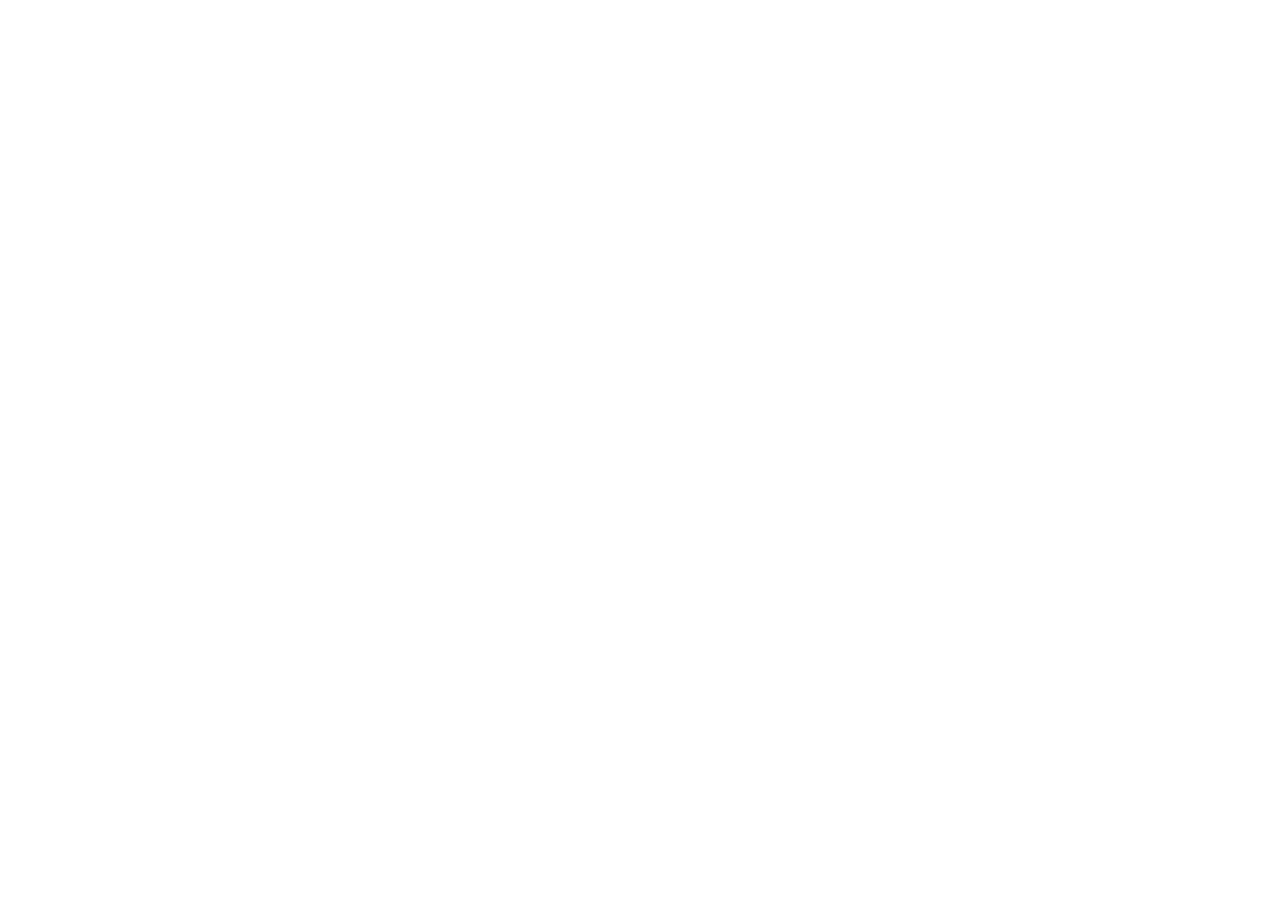
==== Android.html @ 379c9590 "JS para cargar componentes de menu y footer" ====
<!DOCTYPE html>
<html lang="en">
<head>
    <meta charset="UTF-8">
    <meta name="viewport" content="width=device-width, initial-scale=1.0">
    <title>Malware Android - Protegiendo mis Datos</title>
    <link rel="stylesheet" href="style.css">
</head>
<body>
    
</body>
</html>
---- style.css ----
/* index */
*{
    margin: 0;
    padding: 0;
    box-sizing: border-box;
    font-family: Arial, sans-serif;
}
header {
    display: flex;
    justify-content: space-between;
    align-items: center;

    background-color: #2c3e50;
    color: #fff;
    padding: 20px 50px;
}
nav ul{
    display: flex;
    gap: 20px;
    list-style: none;
}
nav ul li a{
    text-decoration: none;
    color: #fff;
    font-weight: bold;
}
nav ul li a:hover{
    color: #3498db;
}
.hero-content{
    background-image: url('Static/banner_hero.png');

    background-size: cover;
    background-position: center;

    height: 70vh;

    display: flex;
    flex-direction: column;
    align-items: center;
    justify-content: center;
    color: #fff;
    text-align: center;
}
.hero-content h1{
    font-size: 3rem;
    margin-bottom: 20px;
    text-shadow: 2px 2px 4px rgba(0, 0, 0, 0.7);
}
.btn-accion{
    display: inline-block;
    margin-top: 20px;
    background-color: #27ae60;
    color: #fff;
    padding: 12px 24px;
    text-decoration: none;
    border-radius: 5px;
    font-weight: bold;
    transition: background-color 0.4s ease;
}
.btn-accion:hover{
    background-color: #2ecc71;
}
.info-section{
    padding: 60px 20px;
    background-color: #f8f9fa;
    color: #333;
}
.content{
    max-width: 1200px;
    margin: 0 auto;
}
.info-section h2{
    font-size: 2.5rem;
    margin-bottom: 40px;
    text-align: center;
    color: #2c3e50;
}
.info-cards{
    display: grid;
    grid-template-columns: repeat(auto-fit, minmax(300px, 1fr));
    gap: 30px;
}
.card{
    background-color: #fff;
    padding: 30px;
    border-radius: 10px;
    box-shadow: 0 4px 6px rgba(0, 0, 0, 0.1);
    border-top: 5px solid #3498db;
    transition: transform 0.3s ease, box-shadow 0.3s ease;
}
.card h3{
    margin-bottom: 15px;
    color: #2980b9;
}
.footer-sitio{
    background-color: #2c3e50;
    color: #ecf0f1;
    padding: 40px 20px;
    margin-top: 40px;
    border-top: 5px solid #3498db;
}
.footer-content{
    max-width: 1200px;
    margin: 0 auto;
    display: flex;
    justify-content: space-between;
    align-items: wrap;
    gap: 30px;
}
.info-universidad h4, .info-equipo h4{
    color: #ecf0f1;
    margin-bottom: 15px;
    font-size: 1.2rem;
}
.info-universidad p, .info-equipo p{
    font-size: 1rem;
    line-height: 1.6;
}
.info-equipo ul{
    list-style: none;
    padding: 0;
}
.info-equipo ul li{
    margin-bottom: 8px;
    padding-left: 15px;
    border-left: 3px solid #3498db;
}
/* Android */
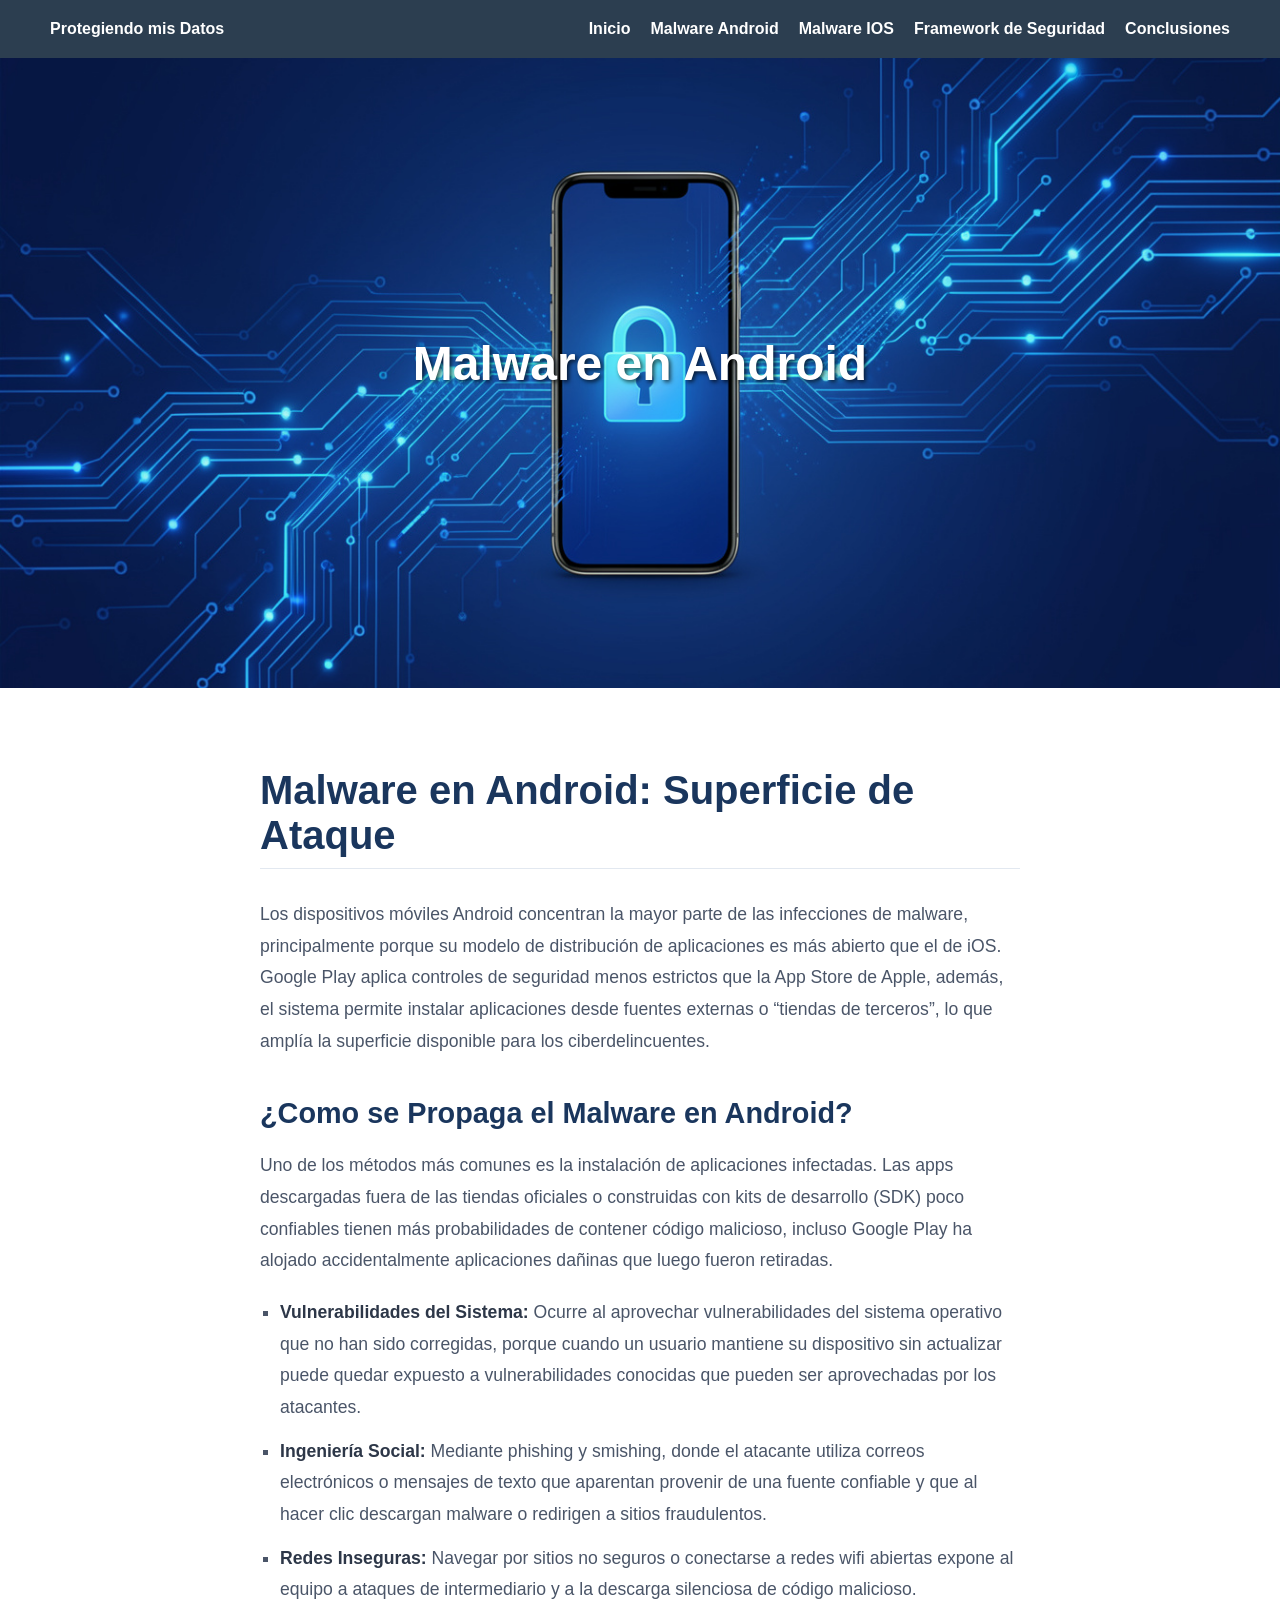
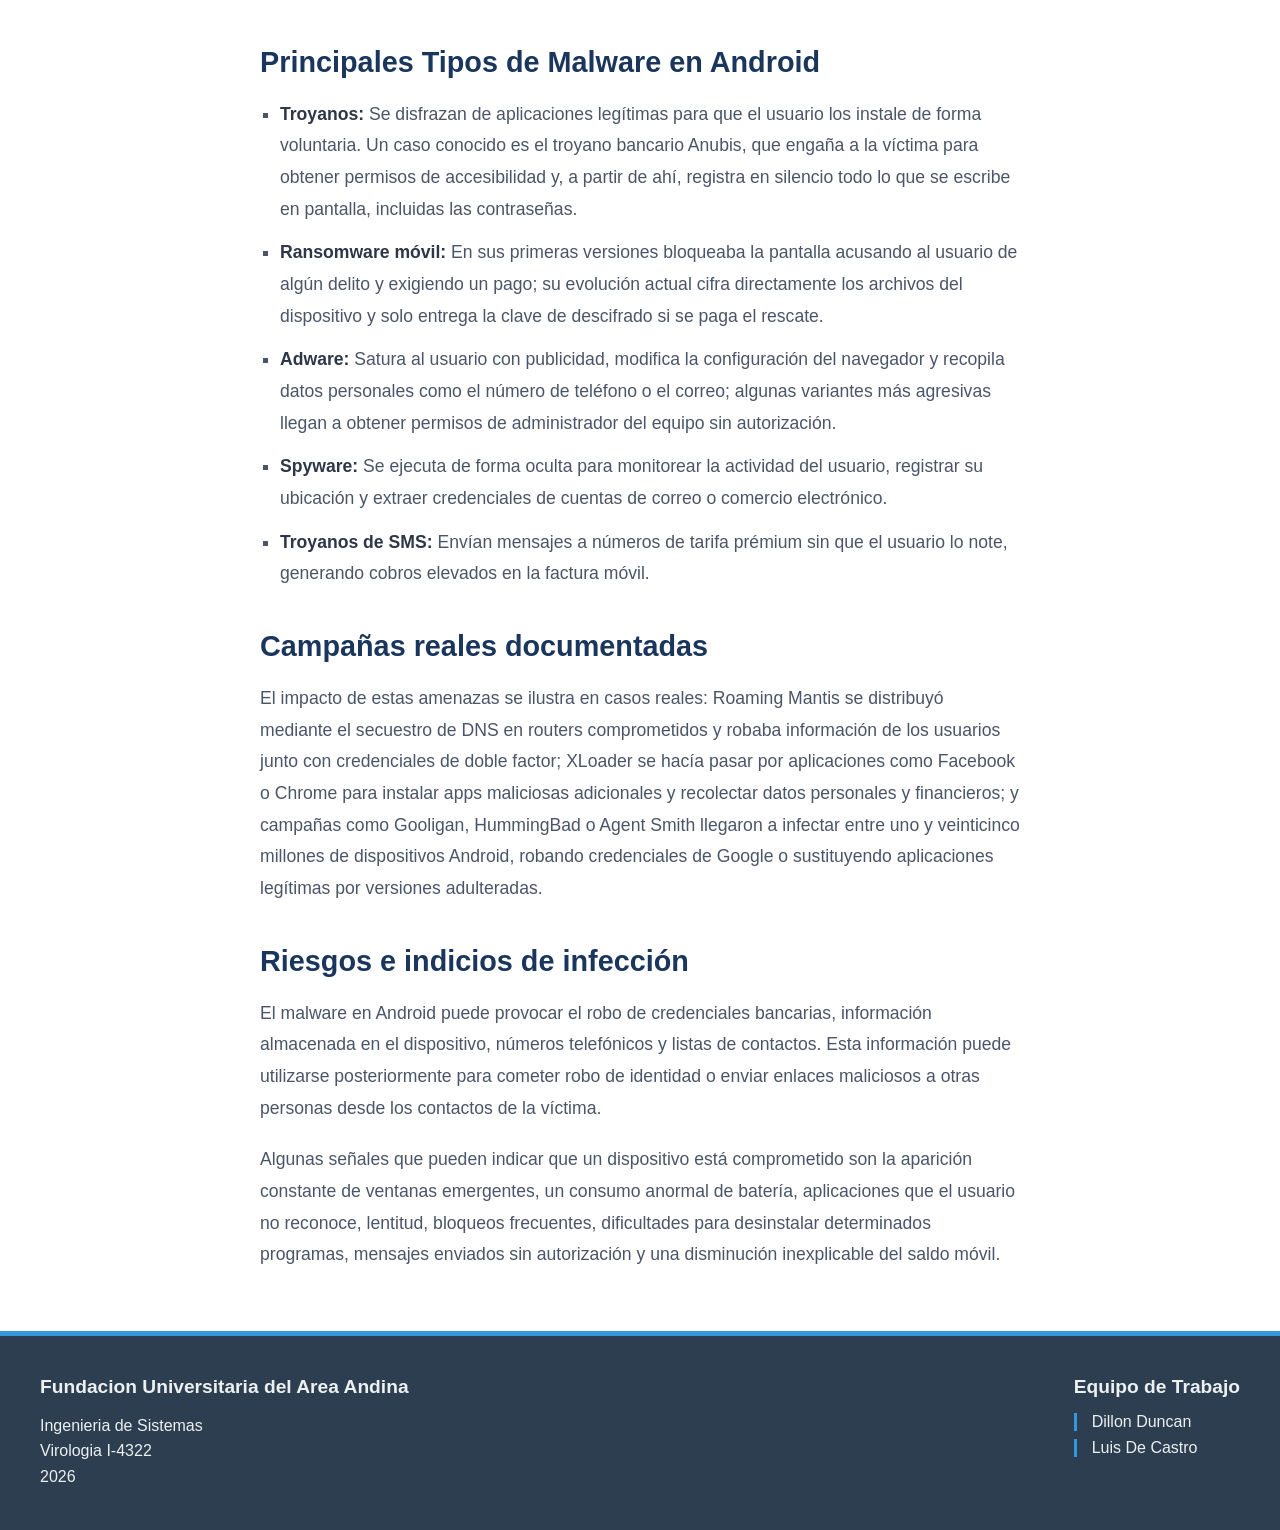
==== commit 41caf99b: "Vista de Android" ====
--- a/Android.html
+++ b/Android.html
@@ -1,12 +1,94 @@
 <!DOCTYPE html>
 <html lang="en">
+
 <head>
     <meta charset="UTF-8">
     <meta name="viewport" content="width=device-width, initial-scale=1.0">
     <title>Malware Android - Protegiendo mis Datos</title>
     <link rel="stylesheet" href="style.css">
+    <link rel="icon" href="Static/icono-escudo.ico" type="image/x-icon">
 </head>
+
 <body>
-    
+    <div id="content-menu"></div>
+    <section id="android">
+        <div class="hero-content">
+            <h1>Malware en Android</h1>
+        </div>
+    </section>
+    <main class="articulo-informe">
+        <h1>Malware en Android: Superficie de Ataque</h1>
+        <p>Los dispositivos móviles Android concentran la mayor parte de las infecciones de malware, principalmente
+            porque su modelo de distribución
+            de aplicaciones es más abierto que el de iOS. Google Play aplica controles de seguridad menos estrictos que
+            la App Store de Apple, además,
+            el sistema permite instalar aplicaciones desde fuentes externas o “tiendas de terceros”, lo que amplía la
+            superficie disponible para los ciberdelincuentes.
+        </p>
+        <h2>¿Como se Propaga el Malware en Android?</h2>
+        <p>Uno de los métodos más comunes es la instalación de aplicaciones infectadas. Las apps descargadas fuera de
+            las tiendas
+            oficiales o construidas con kits de desarrollo (SDK) poco confiables tienen más probabilidades de contener
+            código malicioso,
+            incluso Google Play ha alojado accidentalmente aplicaciones dañinas que luego fueron retiradas.
+        </p>
+        <ul>
+            <li><strong>Vulnerabilidades del Sistema:</strong> Ocurre al aprovechar vulnerabilidades del sistema
+                operativo que no han sido corregidas, porque cuando un usuario mantiene su dispositivo sin actualizar
+                puede quedar expuesto a vulnerabilidades conocidas que pueden ser aprovechadas por los atacantes.</li>
+            <li><strong>Ingeniería Social:</strong> Mediante phishing y smishing, donde el atacante utiliza correos
+                electrónicos o mensajes de texto que aparentan provenir de una fuente confiable y que al hacer clic
+                descargan malware o redirigen a sitios fraudulentos.</li>
+            <li><strong>Redes Inseguras:</strong> Navegar por sitios no seguros o conectarse a redes wifi abiertas
+                expone al equipo a ataques de intermediario y a la descarga silenciosa de código malicioso.</li>
+        </ul>
+        <h2>Principales Tipos de Malware en Android</h2>
+        <ul>
+            <li><strong>Troyanos:</strong> Se disfrazan de aplicaciones legítimas para que el usuario los instale de
+                forma voluntaria. Un caso conocido es el troyano bancario Anubis, que engaña a la víctima para obtener
+                permisos de accesibilidad y, a partir de ahí, registra en silencio todo lo que se escribe en pantalla,
+                incluidas las contraseñas.</li>
+            <li><strong>Ransomware móvil:</strong> En sus primeras versiones bloqueaba la pantalla acusando al usuario
+                de algún delito y exigiendo un pago; su evolución actual cifra directamente los archivos del dispositivo
+                y solo entrega la clave de descifrado si se paga el rescate.</li>
+            <li><strong>Adware:</strong> Satura al usuario con publicidad, modifica la configuración del navegador y
+                recopila datos personales como el número de teléfono o el correo; algunas variantes más agresivas llegan
+                a obtener permisos de administrador del equipo sin autorización.</li>
+            <li><strong>Spyware:</strong> Se ejecuta de forma oculta para monitorear la actividad del usuario, registrar
+                su ubicación y extraer credenciales de cuentas de correo o comercio electrónico.</li>
+            <li><strong>Troyanos de SMS:</strong> Envían mensajes a números de tarifa prémium sin que el usuario lo
+                note, generando cobros elevados en la factura móvil.</li>
+        </ul>
+        <h2>Campañas reales documentadas</h2>
+        <p>El impacto de estas amenazas se ilustra en casos reales: Roaming Mantis se distribuyó mediante el secuestro
+            de DNS en routers
+            comprometidos y robaba información de los usuarios junto con credenciales de doble factor; XLoader se hacía
+            pasar por aplicaciones
+            como Facebook o Chrome para instalar apps maliciosas adicionales y recolectar datos personales y
+            financieros; y campañas como Gooligan,
+            HummingBad o Agent Smith llegaron a infectar entre uno y veinticinco millones de dispositivos Android,
+            robando credenciales de Google o
+            sustituyendo aplicaciones legítimas por versiones adulteradas.
+        </p>
+
+        <h2>Riesgos e indicios de infección</h2>
+
+        <p>El malware en Android puede provocar el robo de credenciales bancarias, información almacenada en el
+            dispositivo, números telefónicos
+            y listas de contactos. Esta información puede utilizarse posteriormente para cometer robo de identidad o
+            enviar enlaces maliciosos a otras
+            personas desde los contactos de la víctima.</p>
+
+        <p>Algunas señales que pueden indicar que un dispositivo está comprometido son la aparición constante de
+            ventanas emergentes, un consumo anormal
+            de batería, aplicaciones que el usuario no reconoce, lentitud, bloqueos frecuentes, dificultades para
+            desinstalar determinados programas, mensajes
+            enviados sin autorización y una disminución inexplicable del saldo móvil.
+        </p>
+
+    </main>
+    <div id="content-footer"></div>
+    <script src="app.js"></script>
 </body>
+
 </html>
--- a/style.css
+++ b/style.css
@@ -46,6 +46,11 @@
     font-size: 3rem;
     margin-bottom: 20px;
     text-shadow: 2px 2px 4px rgba(0, 0, 0, 0.7);
+}
+.hero-content p{
+    font-size: 1.5rem;
+    max-width: 600px;
+    text-shadow: 1px 1px 3px rgba(0, 0, 0, 0.7);
 }
 .btn-accion{
     display: inline-block;
@@ -126,4 +131,45 @@
     padding-left: 15px;
     border-left: 3px solid #3498db;
 }
-/* Android */+/* Android */
+.articulo-informe{   
+    max-width: 800px;
+    margin: 80px auto 60px auto;
+    padding: 0 20px;
+    color: #333;
+    font-family: 'Segoe UI', Arial, sans-serif;
+}
+.articulo-informe h1{
+    font-size: 2.5rem;
+    margin-bottom: 30px;
+    padding-bottom: 10px;
+    border-bottom: 1px solid #e2e8f0;
+    color: #1a365d;
+}
+.articulo-informe h2{
+    font-size: 1.8rem;
+    margin-bottom: 20px;
+    margin-top: 40px;
+    font-weight: 15px;
+    color: #1a365d;
+}
+.articulo-informe p{
+    font-size: 1.1rem;
+    line-height: 1.8;
+    margin-bottom: 20px;
+    color: #4a5568;
+}
+.articulo-informe ul{
+    list-style-type: square;
+    padding-left: 20px;
+    margin-bottom: 20px;
+}
+.articulo-informe li{
+    font-size: 1.1rem;
+    line-height: 1.8;
+    margin-bottom: 12px;
+    color: #4a5568;
+}
+.articulo-informe strong{
+    color: #2d3748;
+}
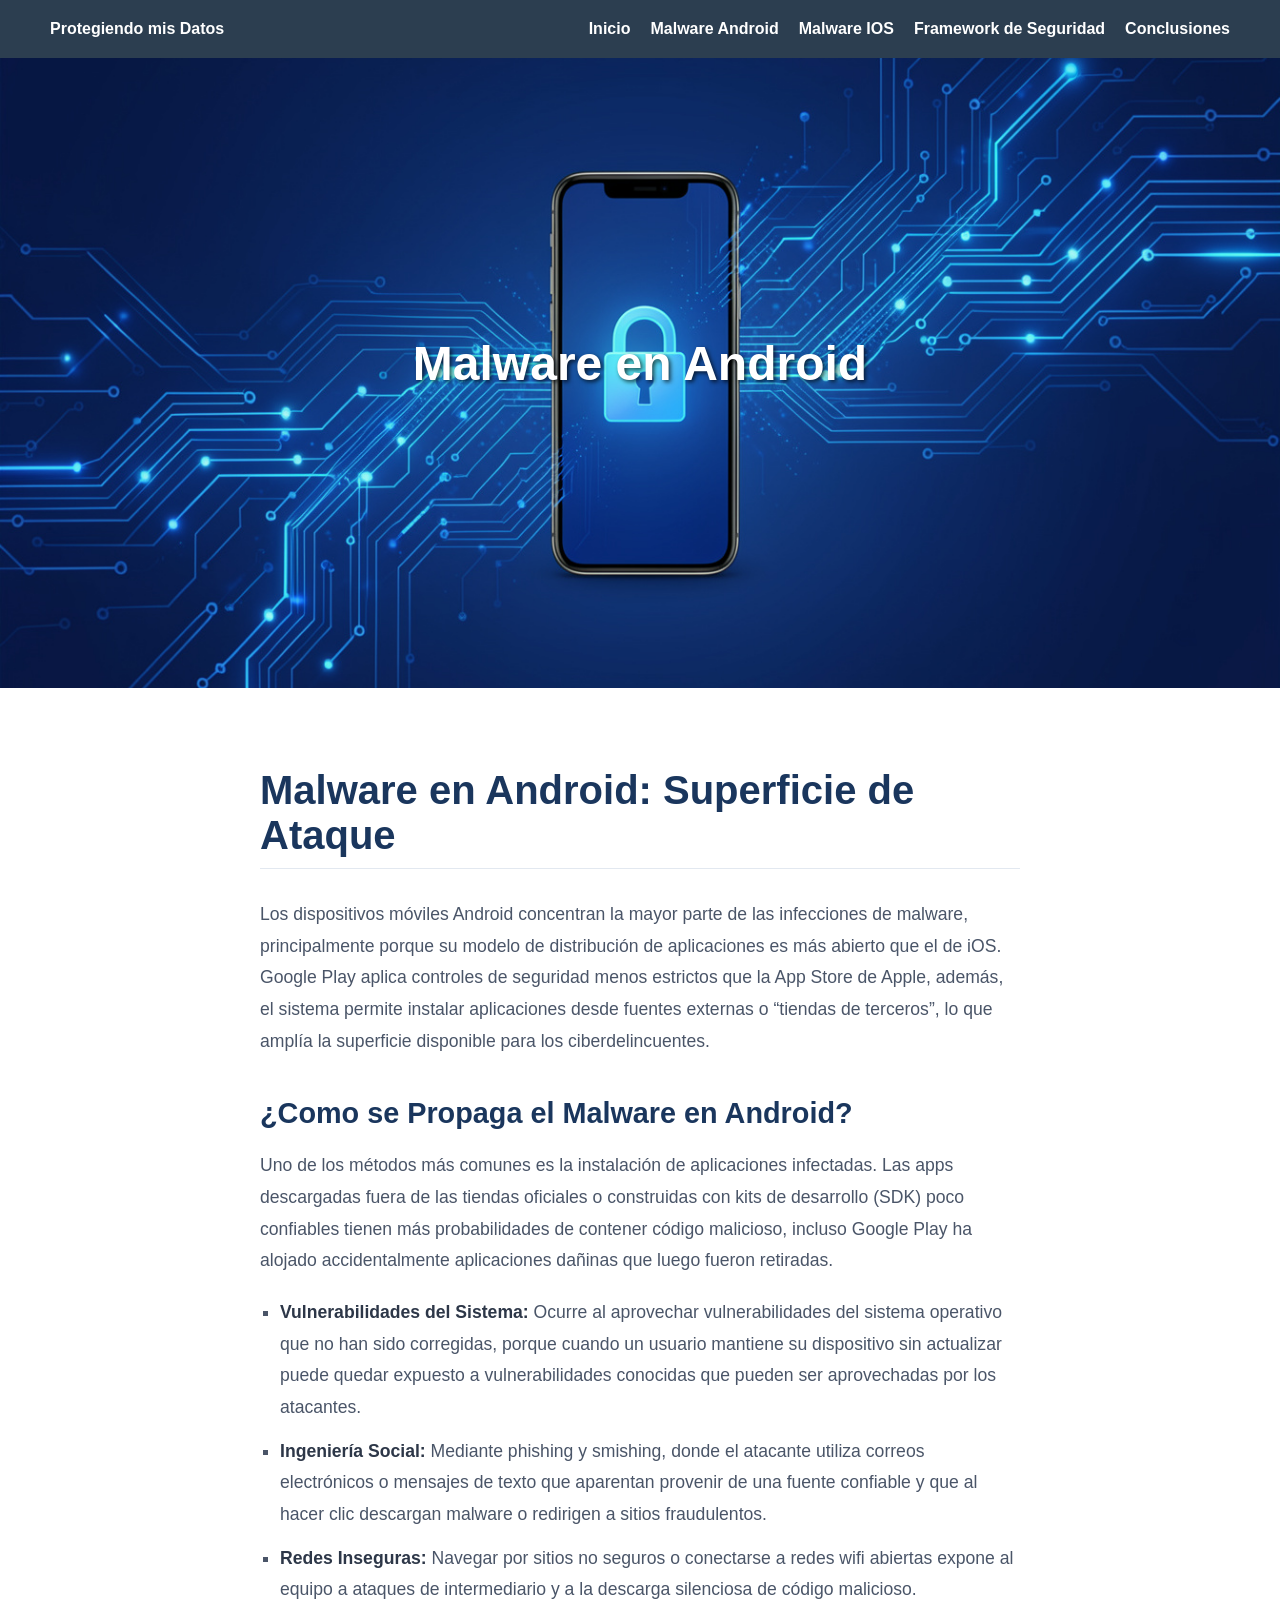
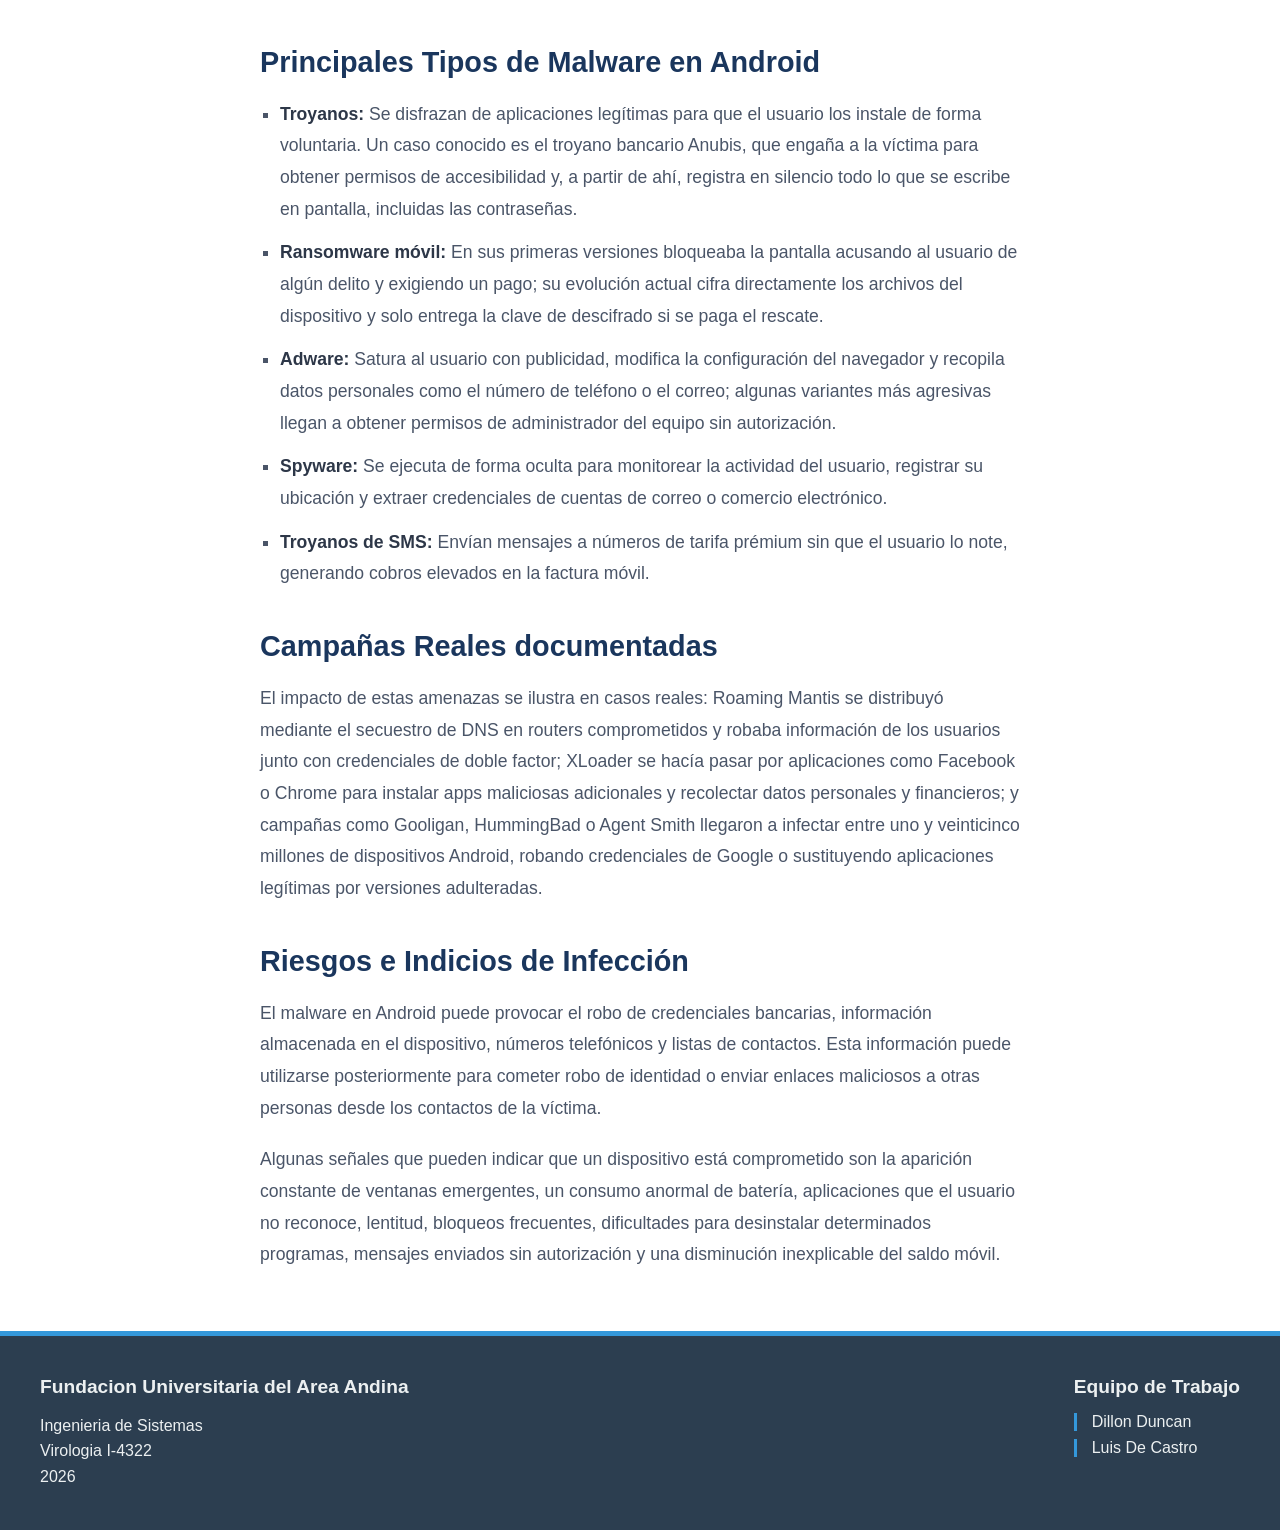
==== commit d9eb9f7d: "Vista de IOS completa" ====
--- a/Android.html
+++ b/Android.html
@@ -4,7 +4,7 @@
 <head>
     <meta charset="UTF-8">
     <meta name="viewport" content="width=device-width, initial-scale=1.0">
-    <title>Malware Android - Protegiendo mis Datos</title>
+    <title>Malware en Android - Protegiendo mis Datos</title>
     <link rel="stylesheet" href="style.css">
     <link rel="icon" href="Static/icono-escudo.ico" type="image/x-icon">
 </head>
@@ -18,15 +18,18 @@
     </section>
     <main class="articulo-informe">
         <h1>Malware en Android: Superficie de Ataque</h1>
-        <p>Los dispositivos móviles Android concentran la mayor parte de las infecciones de malware, principalmente
+        <p>
+            Los dispositivos móviles Android concentran la mayor parte de las infecciones de malware, principalmente
             porque su modelo de distribución
             de aplicaciones es más abierto que el de iOS. Google Play aplica controles de seguridad menos estrictos que
             la App Store de Apple, además,
             el sistema permite instalar aplicaciones desde fuentes externas o “tiendas de terceros”, lo que amplía la
             superficie disponible para los ciberdelincuentes.
         </p>
+
         <h2>¿Como se Propaga el Malware en Android?</h2>
-        <p>Uno de los métodos más comunes es la instalación de aplicaciones infectadas. Las apps descargadas fuera de
+        <p>
+            Uno de los métodos más comunes es la instalación de aplicaciones infectadas. Las apps descargadas fuera de
             las tiendas
             oficiales o construidas con kits de desarrollo (SDK) poco confiables tienen más probabilidades de contener
             código malicioso,
@@ -42,6 +45,7 @@
             <li><strong>Redes Inseguras:</strong> Navegar por sitios no seguros o conectarse a redes wifi abiertas
                 expone al equipo a ataques de intermediario y a la descarga silenciosa de código malicioso.</li>
         </ul>
+
         <h2>Principales Tipos de Malware en Android</h2>
         <ul>
             <li><strong>Troyanos:</strong> Se disfrazan de aplicaciones legítimas para que el usuario los instale de
@@ -59,8 +63,10 @@
             <li><strong>Troyanos de SMS:</strong> Envían mensajes a números de tarifa prémium sin que el usuario lo
                 note, generando cobros elevados en la factura móvil.</li>
         </ul>
-        <h2>Campañas reales documentadas</h2>
-        <p>El impacto de estas amenazas se ilustra en casos reales: Roaming Mantis se distribuyó mediante el secuestro
+
+        <h2>Campañas Reales documentadas</h2>
+        <p>
+            El impacto de estas amenazas se ilustra en casos reales: Roaming Mantis se distribuyó mediante el secuestro
             de DNS en routers
             comprometidos y robaba información de los usuarios junto con credenciales de doble factor; XLoader se hacía
             pasar por aplicaciones
@@ -71,15 +77,16 @@
             sustituyendo aplicaciones legítimas por versiones adulteradas.
         </p>
 
-        <h2>Riesgos e indicios de infección</h2>
-
-        <p>El malware en Android puede provocar el robo de credenciales bancarias, información almacenada en el
+        <h2>Riesgos e Indicios de Infección</h2>
+        <p>
+            El malware en Android puede provocar el robo de credenciales bancarias, información almacenada en el
             dispositivo, números telefónicos
             y listas de contactos. Esta información puede utilizarse posteriormente para cometer robo de identidad o
             enviar enlaces maliciosos a otras
             personas desde los contactos de la víctima.</p>
 
-        <p>Algunas señales que pueden indicar que un dispositivo está comprometido son la aparición constante de
+        <p>
+            Algunas señales que pueden indicar que un dispositivo está comprometido son la aparición constante de
             ventanas emergentes, un consumo anormal
             de batería, aplicaciones que el usuario no reconoce, lentitud, bloqueos frecuentes, dificultades para
             desinstalar determinados programas, mensajes
